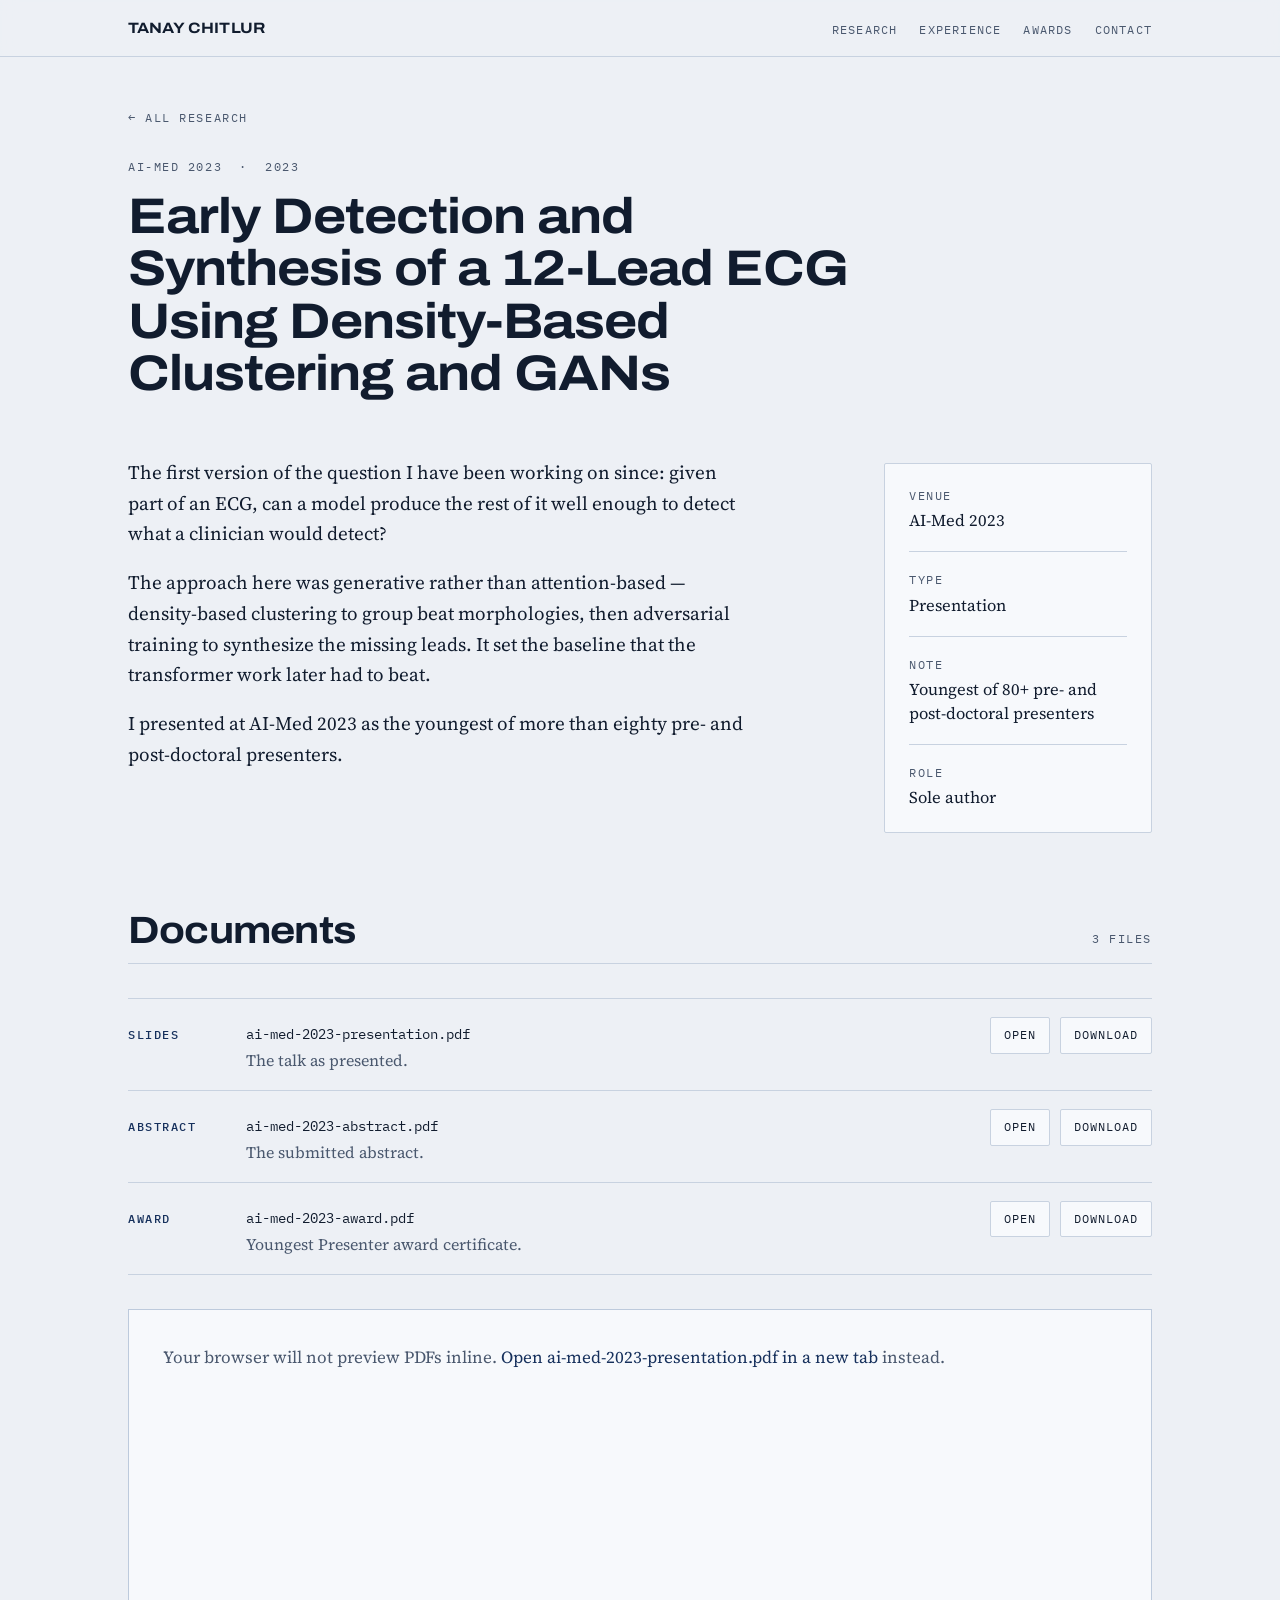
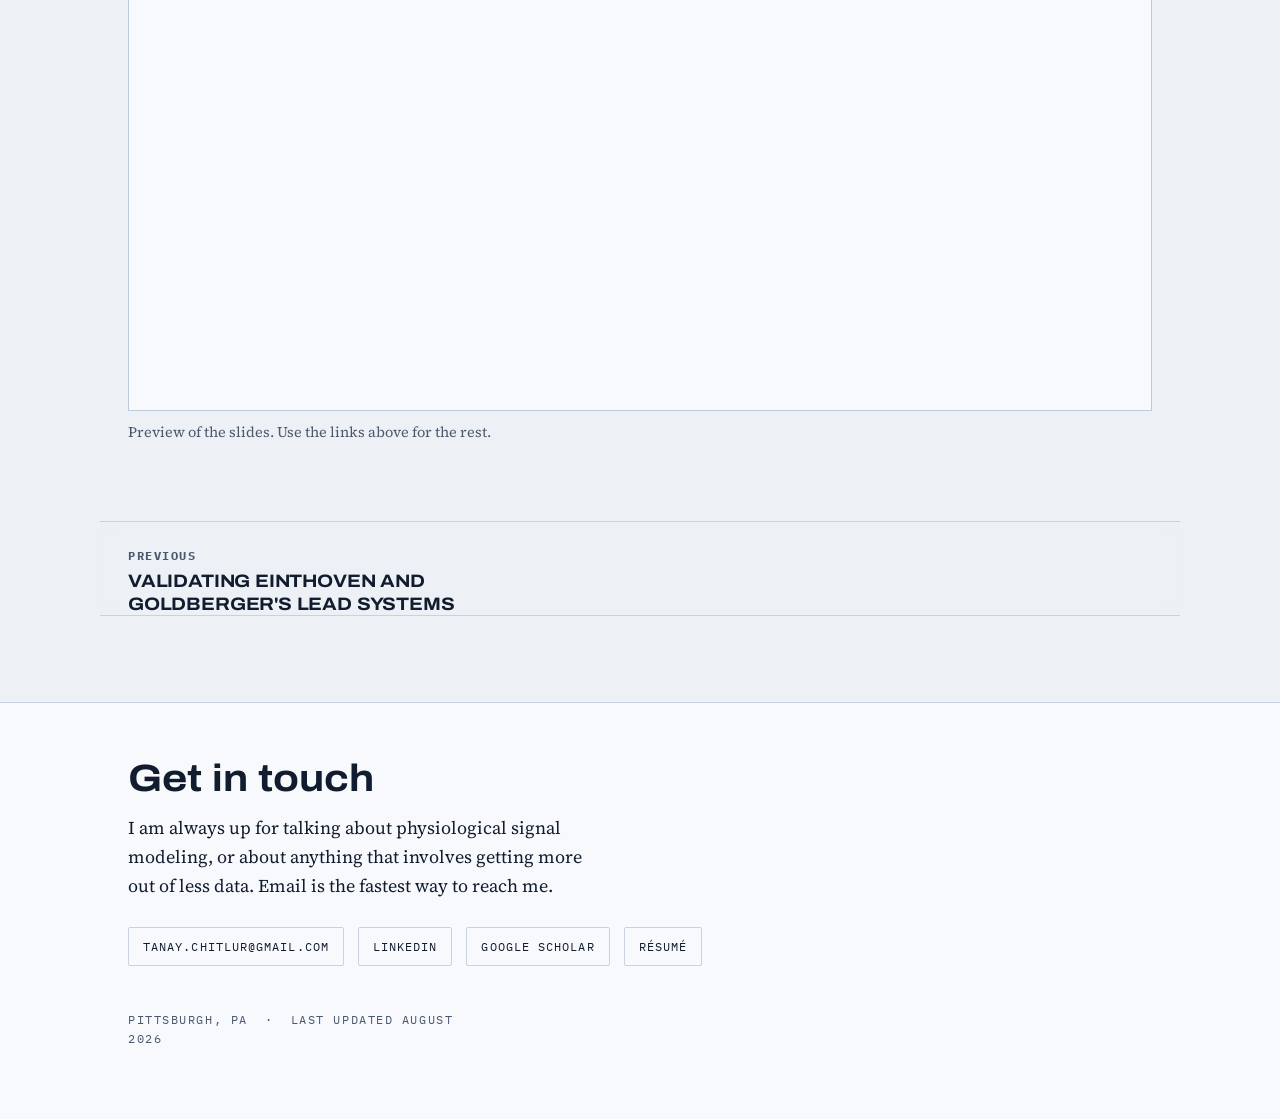
==== projects/ai-med-2023.html @ a9a59e68 "files2" ====
<!DOCTYPE html>
<html lang="en">
<head>
<meta charset="utf-8">
<meta name="viewport" content="width=device-width, initial-scale=1">
<title>Early Detection and Synthesis of a 12-Lead ECG Using Density-Based Clustering and GANs — Tanay Chitlur</title>
<meta name="description" content="Where this line of work started: a generative approach to filling in missing leads, a year before I moved to attention-based models.">
<meta property="og:title" content="Early Detection and Synthesis of a 12-Lead ECG Using Density-Based Clustering and GANs">
<meta property="og:description" content="Where this line of work started: a generative approach to filling in missing leads, a year before I moved to attention-based models.">
<meta property="og:type" content="website">
<link rel="icon" href="data:image/svg+xml,%3Csvg xmlns='http://www.w3.org/2000/svg' viewBox='0 0 32 32'%3E%3Cpath d='M2 20h6l3-12 4 22 4-16 3 6h8' fill='none' stroke='%2316305C' stroke-width='2.5' stroke-linejoin='round' stroke-linecap='round'/%3E%3C/svg%3E">
<link rel="preconnect" href="https://fonts.googleapis.com">
<link rel="preconnect" href="https://fonts.gstatic.com" crossorigin>
<link href="https://fonts.googleapis.com/css2?family=Archivo:wdth,wght@62.5..125,100..900&family=IBM+Plex+Mono:wght@400;500&family=Source+Serif+4:opsz,wght@8..60,400;8..60,600&display=swap" rel="stylesheet">
<link rel="stylesheet" href="../assets/css/style.css">
</head>
<body>
<nav>
  <div class="wrap">
    <a class="who" href="../index.html">Tanay Chitlur</a>
    <ul>
      <li><a href="../index.html#research">Research</a></li>
      <li><a href="../index.html#experience">Experience</a></li>
      <li><a href="../index.html#awards">Awards</a></li>
      <li><a href="../index.html#contact">Contact</a></li>
    </ul>
  </div>
</nav>

<header class="proj">
  <div class="wrap">
    <a class="back mono" href="../index.html#research">&larr; All research</a>
    <p class="mono">AI-Med 2023 &nbsp;&middot;&nbsp; 2023</p>
    <h1>Early Detection and Synthesis of a 12-Lead ECG Using Density-Based Clustering and GANs</h1>
  </div>
</header>

<section class="proj-main">
  <div class="wrap grid-2">
    <div class="prose">
      <p>The first version of the question I have been working on since: given part of an ECG, can a model produce the rest of it well enough to detect what a clinician would detect?</p>
      <p>The approach here was generative rather than attention-based &mdash; density-based clustering to group beat morphologies, then adversarial training to synthesize the missing leads. It set the baseline that the transformer work later had to beat.</p>
      <p>I presented at AI-Med 2023 as the youngest of more than eighty pre- and post-doctoral presenters.</p>
    </div>
    <aside>
      <dl class="facts">
      <div class="fact"><dt class="mono">Venue</dt><dd>AI-Med 2023</dd></div>
      <div class="fact"><dt class="mono">Type</dt><dd>Presentation</dd></div>
      <div class="fact"><dt class="mono">Note</dt><dd>Youngest of 80+ pre- and post-doctoral presenters</dd></div>
      <div class="fact"><dt class="mono">Role</dt><dd>Sole author</dd></div>
      </dl>
    </aside>
  </div>
</section>

<section id="files">
  <div class="wrap">
    <div class="sec-head">
      <h2>Documents</h2>
      <span class="mono count">3 files</span>
    </div>
    <ul class="docs">
      <li class="doc">
        <span class="doc-kind mono">Slides</span>
        <span class="doc-body">
          <span class="doc-name">ai-med-2023-presentation.pdf</span>
          <span class="doc-note">The talk as presented.</span>
        </span>
        <span class="doc-acts">
          <a href="../files/ai-med-2023/ai-med-2023-presentation.pdf" target="_blank" rel="noopener">Open</a>
          <a href="../files/ai-med-2023/ai-med-2023-presentation.pdf" download>Download</a>
        </span>
      </li>
      <li class="doc">
        <span class="doc-kind mono">Abstract</span>
        <span class="doc-body">
          <span class="doc-name">ai-med-2023-abstract.pdf</span>
          <span class="doc-note">The submitted abstract.</span>
        </span>
        <span class="doc-acts">
          <a href="../files/ai-med-2023/ai-med-2023-abstract.pdf" target="_blank" rel="noopener">Open</a>
          <a href="../files/ai-med-2023/ai-med-2023-abstract.pdf" download>Download</a>
        </span>
      </li>
      <li class="doc">
        <span class="doc-kind mono">Award</span>
        <span class="doc-body">
          <span class="doc-name">ai-med-2023-award.pdf</span>
          <span class="doc-note">Youngest Presenter award certificate.</span>
        </span>
        <span class="doc-acts">
          <a href="../files/ai-med-2023/ai-med-2023-award.pdf" target="_blank" rel="noopener">Open</a>
          <a href="../files/ai-med-2023/ai-med-2023-award.pdf" download>Download</a>
        </span>
      </li>
    </ul>
    <div class="viewer">
      <object data="../files/ai-med-2023/ai-med-2023-presentation.pdf" type="application/pdf" aria-label="Preview of ai-med-2023-presentation.pdf">
        <p class="viewer-fallback">Your browser will not preview PDFs inline. <a href="../files/ai-med-2023/ai-med-2023-presentation.pdf" target="_blank" rel="noopener">Open ai-med-2023-presentation.pdf in a new tab</a> instead.</p>
      </object>
    </div>
    <p class="caption">Preview of the slides. Use the links above for the rest.</p>
  </div>
</section>

<nav class="pager wrap" aria-label="Other projects"><a class="pager-link" href="hrs-2024.html"><span class="mono">Previous</span>Validating Einthoven and Goldberger's Lead Systems</a><span></span></nav>
<footer id="contact">
  <div class="wrap">
    <h2>Get in touch</h2>
    <p>I am always up for talking about physiological signal modeling, or about anything that involves getting more out of less data. Email is the fastest way to reach me.</p>
    <div class="meta">
      <a href="mailto:tanay.chitlur@gmail.com">tanay.chitlur@gmail.com</a>
      <a href="https://www.linkedin.com/in/tanay-chitlur" target="_blank" rel="noopener">LinkedIn</a>
      <a href="https://scholar.google.com/citations?user=zGaX3HcAAAAJ&hl=en" target="_blank" rel="noopener">Google Scholar</a>
      <a href="../files/resume/tanay-chitlur-resume.pdf" target="_blank" rel="noopener">R&eacute;sum&eacute;</a>
    </div>
    <p class="mono colophon">Pittsburgh, PA &nbsp;&middot;&nbsp; Last updated August 2026</p>
  </div>
</footer>

</body>
</html>
---- assets/css/style.css ----
:root{
  --paper:#EDF0F5;
  --panel:#F7F9FC;
  --ink:#111C2E;
  --ink-soft:#4A586E;
  --grid-fine:#D6DEEA;
  --grid-bold:#BDCADC;
  --recorded:#16305C;
  --reconstructed:#C77C13;
  --rule:#C8D2E0;
}
*{box-sizing:border-box}
html{scroll-behavior:smooth}
body{
  margin:0;
  background:var(--paper);
  color:var(--ink);
  font-family:"Source Serif 4",Georgia,serif;
  font-size:18px;
  line-height:1.62;
  -webkit-font-smoothing:antialiased;
}
h1,h2,h3,.disp{
  font-family:Archivo,"Helvetica Neue",Arial,sans-serif;
  font-variation-settings:'wdth' 112;
  font-weight:700;
  line-height:1.05;
  margin:0;
}
.mono{
  font-family:"IBM Plex Mono",ui-monospace,monospace;
  font-size:12px;
  letter-spacing:.13em;
  text-transform:uppercase;
  color:var(--ink-soft);
}
a{color:var(--recorded);text-decoration:none}
a:focus-visible,button:focus-visible{outline:2.5px solid var(--reconstructed);outline-offset:3px;border-radius:2px}
.wrap{max-width:1080px;margin:0 auto;padding:0 28px}

/* ---------- nav ---------- */
nav{
  position:sticky;top:0;z-index:50;
  background:rgba(237,240,245,.9);
  backdrop-filter:blur(8px);
  border-bottom:1px solid var(--rule);
}
nav .wrap{display:flex;align-items:center;justify-content:space-between;height:56px;gap:20px}
nav .who{font-family:Archivo,sans-serif;font-variation-settings:'wdth' 112;font-weight:700;font-size:15px;letter-spacing:.01em}
nav ul{display:flex;gap:22px;list-style:none;margin:0;padding:0;flex-wrap:wrap}
nav a{font-family:"IBM Plex Mono",monospace;font-size:12px;letter-spacing:.1em;text-transform:uppercase;color:var(--ink-soft)}
nav a:hover{color:var(--ink)}

/* ---------- hero ---------- */
header{padding:76px 0 8px}
h1{font-size:clamp(46px,9vw,104px);letter-spacing:-.025em}
.tagline{
  font-size:clamp(19px,2.4vw,25px);
  max-width:34ch;
  margin:22px 0 0;
  color:var(--ink);
}
.tagline em{font-style:normal;color:var(--reconstructed);font-weight:600}
.meta{margin-top:26px;display:flex;flex-wrap:wrap;gap:10px 14px}
.meta a{
  font-family:"IBM Plex Mono",monospace;font-size:12px;letter-spacing:.09em;text-transform:uppercase;
  border:1px solid var(--rule);background:var(--panel);
  padding:9px 14px;border-radius:2px;color:var(--ink);
  transition:border-color .15s,color .15s;
}
.meta a:hover{border-color:var(--recorded);color:var(--recorded)}

/* ---------- ecg hero ---------- */
.strip{margin:52px 0 0}
.strip-head{display:flex;flex-wrap:wrap;justify-content:space-between;align-items:baseline;gap:12px;margin-bottom:10px}
.legend{display:flex;gap:20px;align-items:center;flex-wrap:wrap}
.key{display:flex;align-items:center;gap:8px}
.key i{width:22px;height:0;border-top:2.5px solid var(--recorded);display:block}
.key.recon i{border-color:var(--reconstructed)}
.leads{
  display:grid;grid-template-columns:repeat(4,1fr);
  background:var(--panel);
  border:1px solid var(--grid-bold);
  gap:1px;
}
.lead{
  position:relative;
  background:
    repeating-linear-gradient(to right,var(--grid-bold) 0 1px,transparent 1px 40px),
    repeating-linear-gradient(to bottom,var(--grid-bold) 0 1px,transparent 1px 40px),
    repeating-linear-gradient(to right,var(--grid-fine) 0 1px,transparent 1px 8px),
    repeating-linear-gradient(to bottom,var(--grid-fine) 0 1px,transparent 1px 8px),
    var(--panel);
  outline:1px solid var(--grid-bold);
  padding:0;
  min-height:104px;
}
.lead svg{display:block;width:100%;height:104px}
.lead .tag{
  position:absolute;top:6px;left:8px;
  font-family:"IBM Plex Mono",monospace;font-size:11px;font-weight:500;letter-spacing:.06em;
  color:var(--recorded);
  background:rgba(247,249,252,.82);padding:0 4px;
}
.lead.recon .tag{color:var(--reconstructed)}
.trace{fill:none;stroke:var(--recorded);stroke-width:1.7;stroke-linejoin:round;stroke-linecap:round;vector-effect:non-scaling-stroke}
.lead.recon .trace{stroke:var(--reconstructed)}
.caption{margin-top:12px;font-size:14.5px;color:var(--ink-soft);max-width:70ch;line-height:1.55}

/* ---------- sections ---------- */
section{padding:78px 0 0}
.sec-head{display:flex;align-items:baseline;gap:16px;border-bottom:1px solid var(--rule);padding-bottom:12px;margin-bottom:34px}
.sec-head h2{font-size:clamp(26px,4vw,38px);letter-spacing:-.02em}
.sec-head .count{margin-left:auto}

.prose{max-width:62ch;font-size:19px}
.prose p{margin:0 0 18px}

/* research list with rhythm rail */
.entry{
  display:grid;grid-template-columns:88px 1fr;gap:0 26px;
  padding:0 0 34px;position:relative;
}
.rail{position:relative}
.rail:before{
  content:"";position:absolute;left:11px;top:0;bottom:-34px;width:1px;background:var(--rule);
}
.entry:last-child .rail:before{display:none}
.rail svg{position:relative;display:block;width:24px;height:24px;margin-top:4px;background:var(--paper)}
.rail .yr{display:block;margin-top:8px}
.entry h3{font-size:clamp(19px,2.4vw,23px);letter-spacing:-.012em;line-height:1.25;max-width:44ch}
.venue{margin:9px 0 0}
.entry p.body{margin:11px 0 0;max-width:62ch;font-size:17px;color:var(--ink)}
.links{margin-top:12px;display:flex;flex-wrap:wrap;gap:8px 10px}
.links a{
  font-family:"IBM Plex Mono",monospace;font-size:11.5px;letter-spacing:.08em;text-transform:uppercase;
  border-bottom:1px solid var(--rule);padding-bottom:2px;color:var(--ink-soft);
}
.links a:hover{color:var(--recorded);border-color:var(--recorded)}

/* experience */
.job{padding-bottom:30px;border-bottom:1px solid var(--rule);margin-bottom:30px}
.job:last-child{border-bottom:none}
.job-top{display:flex;flex-wrap:wrap;justify-content:space-between;gap:6px 20px;align-items:baseline}
.job h3{font-size:21px;letter-spacing:-.01em}
.job p{margin:10px 0 0;max-width:62ch;font-size:17px}

/* awards */
.awards{list-style:none;margin:0;padding:0}
.awards li{display:grid;grid-template-columns:88px 1fr;gap:26px;padding:14px 0;border-top:1px solid var(--rule)}
.awards li:last-child{border-bottom:1px solid var(--rule)}
.awards strong{font-weight:600}

/* skills */
.skills{display:grid;grid-template-columns:repeat(auto-fit,minmax(220px,1fr));gap:26px}
.skills h3{font-size:13px;font-variation-settings:'wdth' 100;letter-spacing:.13em;text-transform:uppercase;color:var(--ink-soft);font-weight:600;font-family:"IBM Plex Mono",monospace}
.skills ul{list-style:none;margin:12px 0 0;padding:0;font-size:16.5px}
.skills li{padding:3px 0;border-bottom:1px solid var(--rule)}

/* contact */
footer{margin-top:86px;border-top:1px solid var(--rule);background:var(--panel)}
footer .wrap{padding-top:56px;padding-bottom:48px}
footer h2{font-size:clamp(26px,4vw,38px);margin-bottom:14px}
footer p{max-width:52ch;margin:0 0 22px}
.colophon{margin-top:44px;font-size:12px}

@media (max-width:820px){
  .leads{grid-template-columns:repeat(2,1fr)}
}
@media (max-width:560px){
  body{font-size:17px}
  header{padding-top:48px}
  .entry,.awards li{grid-template-columns:1fr;gap:8px}
  .rail{display:flex;align-items:center;gap:10px}
  .rail:before{display:none}
  .rail svg{margin-top:0}
  .rail .yr{margin-top:0}
  .lead svg,.lead{min-height:92px}
  .lead svg{height:92px}
}
@media (prefers-reduced-motion:reduce){
  html{scroll-behavior:auto}
  .trace{stroke-dasharray:none !important;stroke-dashoffset:0 !important;animation:none !important}
}

/* ================================================================
   Project pages
   ================================================================ */
a.who{color:var(--ink)}
a.who:hover{color:var(--recorded)}
.entry h3 a{color:var(--ink);background-image:linear-gradient(var(--rule),var(--rule));
  background-size:100% 1px;background-position:0 100%;background-repeat:no-repeat;
  transition:color .15s,background-image .15s}
.entry h3 a:hover{color:var(--recorded);background-image:linear-gradient(var(--recorded),var(--recorded))}
.links a.go{color:var(--recorded);border-color:var(--recorded);font-weight:500}

header.proj{padding:44px 0 4px}
header.proj h1{font-size:clamp(29px,4.6vw,50px);letter-spacing:-.02em;max-width:22ch;margin-top:14px}
header.proj > .wrap > p.mono{margin:0}
.back{display:inline-block;margin-bottom:30px;color:var(--ink-soft)}
.back:hover{color:var(--recorded)}
header.proj .meta{margin-top:24px}

.proj-main{padding-top:52px}
.grid-2{display:grid;grid-template-columns:minmax(0,1fr) 268px;gap:0 56px;align-items:start}
.facts{margin:6px 0 0;padding:22px 24px;background:var(--panel);border:1px solid var(--rule);border-radius:2px}
.fact + .fact{margin-top:18px;padding-top:18px;border-top:1px solid var(--rule)}
.facts dt{margin:0 0 4px}
.facts dd{margin:0;font-size:16.5px;line-height:1.45}

/* document list */
.docs{list-style:none;margin:0;padding:0;border-top:1px solid var(--rule)}
.doc{display:grid;grid-template-columns:96px minmax(0,1fr) auto;gap:8px 22px;align-items:baseline;
  padding:18px 0;border-bottom:1px solid var(--rule)}
.doc-kind{color:var(--recorded);font-weight:500}
.doc-name{display:block;font-family:"IBM Plex Mono",monospace;font-size:14px;color:var(--ink);word-break:break-all}
.doc-note{display:block;margin-top:3px;font-size:16px;color:var(--ink-soft);line-height:1.45}
.doc-acts{display:flex;gap:10px;flex-wrap:wrap}
.doc-acts a{font-family:"IBM Plex Mono",monospace;font-size:11.5px;letter-spacing:.09em;text-transform:uppercase;
  border:1px solid var(--rule);background:var(--panel);padding:8px 13px;border-radius:2px;color:var(--ink);
  transition:border-color .15s,color .15s}
.doc-acts a:hover{border-color:var(--recorded);color:var(--recorded)}

/* inline pdf preview */
.viewer{margin-top:34px;border:1px solid var(--grid-bold);background:var(--panel);height:min(78vh,860px)}
.viewer object{display:block;width:100%;height:100%}
.viewer-fallback{margin:0;padding:34px;font-size:17px;color:var(--ink-soft)}
#files .caption{margin-top:10px}

/* prev / next */
.pager{display:flex;justify-content:space-between;gap:20px;margin-top:78px;padding-top:26px;
  border-top:1px solid var(--rule)}
.pager-link{display:block;max-width:32ch;font-family:Archivo,sans-serif;font-variation-settings:'wdth' 112;
  font-weight:700;font-size:18px;line-height:1.25;letter-spacing:-.01em;color:var(--ink)}
.pager-link .mono{display:block;margin-bottom:7px}
.pager-link:hover{color:var(--recorded)}
.pager-link.next{text-align:right;margin-left:auto}

@media (max-width:900px){
  .grid-2{grid-template-columns:1fr;gap:38px}
  .facts{padding:20px}
}
@media (max-width:560px){
  .doc{grid-template-columns:1fr;gap:6px}
  .doc-acts{margin-top:6px}
  .viewer{height:62vh}
  .pager{flex-direction:column;gap:26px}
  .pager-link.next{text-align:left;margin-left:0}
}

/* ---------- nav + anchor fixes ---------- */
section[id],header[id],#files{scroll-margin-top:74px}
@media (max-width:700px){
  nav{position:static;background:var(--paper);backdrop-filter:none}
  nav .wrap{height:auto;flex-direction:column;align-items:flex-start;gap:8px;padding-top:14px;padding-bottom:14px}
  nav ul{gap:6px 18px}
  section[id],header[id],#files{scroll-margin-top:12px}
}
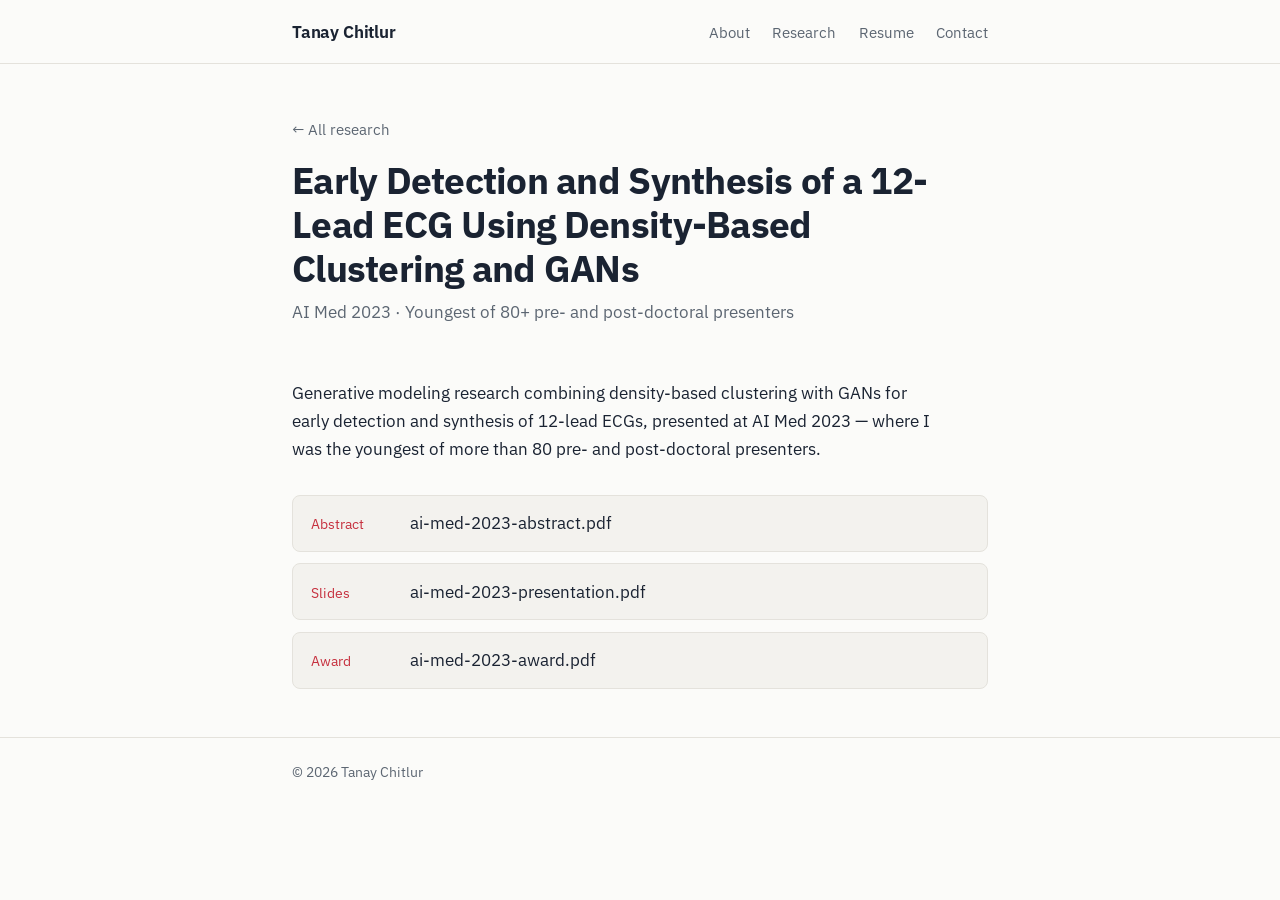
==== commit 702b7b29: "new page" ====
--- a/projects/ai-med-2023.html
+++ b/projects/ai-med-2023.html
@@ -4,118 +4,46 @@
 <meta charset="utf-8">
 <meta name="viewport" content="width=device-width, initial-scale=1">
 <title>Early Detection and Synthesis of a 12-Lead ECG Using Density-Based Clustering and GANs — Tanay Chitlur</title>
-<meta name="description" content="Where this line of work started: a generative approach to filling in missing leads, a year before I moved to attention-based models.">
-<meta property="og:title" content="Early Detection and Synthesis of a 12-Lead ECG Using Density-Based Clustering and GANs">
-<meta property="og:description" content="Where this line of work started: a generative approach to filling in missing leads, a year before I moved to attention-based models.">
-<meta property="og:type" content="website">
-<link rel="icon" href="data:image/svg+xml,%3Csvg xmlns='http://www.w3.org/2000/svg' viewBox='0 0 32 32'%3E%3Cpath d='M2 20h6l3-12 4 22 4-16 3 6h8' fill='none' stroke='%2316305C' stroke-width='2.5' stroke-linejoin='round' stroke-linecap='round'/%3E%3C/svg%3E">
+<meta name="description" content="Generative modeling research combining density-based clustering with GANs for early detection and synthesis of 12-lead ECGs, presented at AI Med 2023 — where I was the youngest of more than 80 pre- and post-doctoral presenters.">
 <link rel="preconnect" href="https://fonts.googleapis.com">
 <link rel="preconnect" href="https://fonts.gstatic.com" crossorigin>
-<link href="https://fonts.googleapis.com/css2?family=Archivo:wdth,wght@62.5..125,100..900&family=IBM+Plex+Mono:wght@400;500&family=Source+Serif+4:opsz,wght@8..60,400;8..60,600&display=swap" rel="stylesheet">
-<link rel="stylesheet" href="../assets/css/style.css">
+<link href="https://fonts.googleapis.com/css2?family=IBM+Plex+Sans:wght@400;600;650;700&display=swap" rel="stylesheet">
+<link rel="stylesheet" href="../css/style.css">
 </head>
 <body>
-<nav>
+
+<header class="site">
   <div class="wrap">
-    <a class="who" href="../index.html">Tanay Chitlur</a>
-    <ul>
-      <li><a href="../index.html#research">Research</a></li>
-      <li><a href="../index.html#experience">Experience</a></li>
-      <li><a href="../index.html#awards">Awards</a></li>
-      <li><a href="../index.html#contact">Contact</a></li>
-    </ul>
-  </div>
-</nav>
-
-<header class="proj">
-  <div class="wrap">
-    <a class="back mono" href="../index.html#research">&larr; All research</a>
-    <p class="mono">AI-Med 2023 &nbsp;&middot;&nbsp; 2023</p>
-    <h1>Early Detection and Synthesis of a 12-Lead ECG Using Density-Based Clustering and GANs</h1>
+    <a class="wordmark" href="../index.html">Tanay Chitlur</a>
+    <nav class="main">
+      <a href="../index.html#about">About</a>
+      <a href="../index.html#research">Research</a>
+      <a href="../files/tanay-chitlur-resume.pdf">Resume</a>
+      <a href="../index.html#contact">Contact</a>
+    </nav>
   </div>
 </header>
 
-<section class="proj-main">
-  <div class="wrap grid-2">
-    <div class="prose">
-      <p>The first version of the question I have been working on since: given part of an ECG, can a model produce the rest of it well enough to detect what a clinician would detect?</p>
-      <p>The approach here was generative rather than attention-based &mdash; density-based clustering to group beat morphologies, then adversarial training to synthesize the missing leads. It set the baseline that the transformer work later had to beat.</p>
-      <p>I presented at AI-Med 2023 as the youngest of more than eighty pre- and post-doctoral presenters.</p>
-    </div>
-    <aside>
-      <dl class="facts">
-      <div class="fact"><dt class="mono">Venue</dt><dd>AI-Med 2023</dd></div>
-      <div class="fact"><dt class="mono">Type</dt><dd>Presentation</dd></div>
-      <div class="fact"><dt class="mono">Note</dt><dd>Youngest of 80+ pre- and post-doctoral presenters</dd></div>
-      <div class="fact"><dt class="mono">Role</dt><dd>Sole author</dd></div>
-      </dl>
-    </aside>
+<main class="wrap">
+  <div class="project-head">
+    <a class="crumb" href="../index.html#research">&#8592; All research</a>
+    <h1>Early Detection and Synthesis of a 12-Lead ECG Using Density-Based Clustering and GANs</h1>
+    <p class="project-meta">AI Med 2023 · Youngest of 80+ pre- and post-doctoral presenters</p>
   </div>
-</section>
 
-<section id="files">
-  <div class="wrap">
-    <div class="sec-head">
-      <h2>Documents</h2>
-      <span class="mono count">3 files</span>
-    </div>
-    <ul class="docs">
-      <li class="doc">
-        <span class="doc-kind mono">Slides</span>
-        <span class="doc-body">
-          <span class="doc-name">ai-med-2023-presentation.pdf</span>
-          <span class="doc-note">The talk as presented.</span>
-        </span>
-        <span class="doc-acts">
-          <a href="../files/ai-med-2023/ai-med-2023-presentation.pdf" target="_blank" rel="noopener">Open</a>
-          <a href="../files/ai-med-2023/ai-med-2023-presentation.pdf" download>Download</a>
-        </span>
-      </li>
-      <li class="doc">
-        <span class="doc-kind mono">Abstract</span>
-        <span class="doc-body">
-          <span class="doc-name">ai-med-2023-abstract.pdf</span>
-          <span class="doc-note">The submitted abstract.</span>
-        </span>
-        <span class="doc-acts">
-          <a href="../files/ai-med-2023/ai-med-2023-abstract.pdf" target="_blank" rel="noopener">Open</a>
-          <a href="../files/ai-med-2023/ai-med-2023-abstract.pdf" download>Download</a>
-        </span>
-      </li>
-      <li class="doc">
-        <span class="doc-kind mono">Award</span>
-        <span class="doc-body">
-          <span class="doc-name">ai-med-2023-award.pdf</span>
-          <span class="doc-note">Youngest Presenter award certificate.</span>
-        </span>
-        <span class="doc-acts">
-          <a href="../files/ai-med-2023/ai-med-2023-award.pdf" target="_blank" rel="noopener">Open</a>
-          <a href="../files/ai-med-2023/ai-med-2023-award.pdf" download>Download</a>
-        </span>
-      </li>
+  <div class="project-body">
+    <p>Generative modeling research combining density-based clustering with GANs for early detection and synthesis of 12-lead ECGs, presented at AI Med 2023 &mdash; where I was the youngest of more than 80 pre- and post-doctoral presenters.</p>
+    <ul class="doc-list">
+      <li><a href="../files/ai-med-2023-abstract.pdf" target="_blank" rel="noopener"><span class="doc-kind">Abstract</span> ai-med-2023-abstract.pdf</a></li>
+      <li><a href="../files/ai-med-2023-presentation.pdf" target="_blank" rel="noopener"><span class="doc-kind">Slides</span> ai-med-2023-presentation.pdf</a></li>
+      <li><a href="../files/ai-med-2023-award.pdf" target="_blank" rel="noopener"><span class="doc-kind">Award</span> ai-med-2023-award.pdf</a></li>
     </ul>
-    <div class="viewer">
-      <object data="../files/ai-med-2023/ai-med-2023-presentation.pdf" type="application/pdf" aria-label="Preview of ai-med-2023-presentation.pdf">
-        <p class="viewer-fallback">Your browser will not preview PDFs inline. <a href="../files/ai-med-2023/ai-med-2023-presentation.pdf" target="_blank" rel="noopener">Open ai-med-2023-presentation.pdf in a new tab</a> instead.</p>
-      </object>
-    </div>
-    <p class="caption">Preview of the slides. Use the links above for the rest.</p>
+
   </div>
-</section>
+</main>
 
-<nav class="pager wrap" aria-label="Other projects"><a class="pager-link" href="hrs-2024.html"><span class="mono">Previous</span>Validating Einthoven and Goldberger's Lead Systems</a><span></span></nav>
-<footer id="contact">
-  <div class="wrap">
-    <h2>Get in touch</h2>
-    <p>I am always up for talking about physiological signal modeling, or about anything that involves getting more out of less data. Email is the fastest way to reach me.</p>
-    <div class="meta">
-      <a href="mailto:tanay.chitlur@gmail.com">tanay.chitlur@gmail.com</a>
-      <a href="https://www.linkedin.com/in/tanay-chitlur" target="_blank" rel="noopener">LinkedIn</a>
-      <a href="https://scholar.google.com/citations?user=zGaX3HcAAAAJ&hl=en" target="_blank" rel="noopener">Google Scholar</a>
-      <a href="../files/resume/tanay-chitlur-resume.pdf" target="_blank" rel="noopener">R&eacute;sum&eacute;</a>
-    </div>
-    <p class="mono colophon">Pittsburgh, PA &nbsp;&middot;&nbsp; Last updated August 2026</p>
-  </div>
+<footer class="site">
+  <div class="wrap">© 2026 Tanay Chitlur</div>
 </footer>
 
 </body>
--- a/css/style.css
+++ b/css/style.css
@@ -0,0 +1,199 @@
+/* Tanay Chitlur — portfolio
+   Palette: paper white / ink navy / ECG crimson */
+
+:root {
+  --paper: #fbfbf9;
+  --ink: #1a2332;
+  --muted: #5c6672;
+  --crimson: #c6303e;
+  --hairline: #e4e2dc;
+  --wash: #f3f2ee;
+  --maxw: 46rem;
+}
+
+* { box-sizing: border-box; }
+
+html { scroll-behavior: smooth; }
+
+body {
+  margin: 0;
+  background: var(--paper);
+  color: var(--ink);
+  font-family: "IBM Plex Sans", -apple-system, "Segoe UI", Helvetica, Arial, sans-serif;
+  font-size: 1.0625rem;
+  line-height: 1.65;
+  -webkit-font-smoothing: antialiased;
+}
+
+a { color: var(--ink); text-decoration-color: var(--hairline); text-underline-offset: 3px; }
+a:hover { color: var(--crimson); text-decoration-color: var(--crimson); }
+a:focus-visible, button:focus-visible {
+  outline: 2px solid var(--crimson);
+  outline-offset: 3px;
+  border-radius: 2px;
+}
+
+.wrap { max-width: var(--maxw); margin: 0 auto; padding: 0 1.25rem; }
+
+/* Nav */
+header.site {
+  border-bottom: 1px solid var(--hairline);
+}
+header.site .wrap {
+  display: flex;
+  align-items: baseline;
+  justify-content: space-between;
+  gap: 1rem;
+  padding-top: 1.1rem;
+  padding-bottom: 1.1rem;
+}
+.wordmark {
+  font-weight: 650;
+  letter-spacing: -0.01em;
+  text-decoration: none;
+}
+nav.main { display: flex; gap: 1.4rem; flex-wrap: wrap; }
+nav.main a { text-decoration: none; color: var(--muted); font-size: 0.95rem; }
+nav.main a:hover { color: var(--crimson); }
+
+/* Hero */
+.hero { padding: 4.5rem 0 3rem; }
+.hero h1 {
+  font-size: clamp(2.4rem, 6vw, 3.4rem);
+  font-weight: 700;
+  letter-spacing: -0.025em;
+  line-height: 1.1;
+  margin: 0 0 0.4rem;
+}
+.hero p.lede {
+  font-size: 1.15rem;
+  color: var(--muted);
+  max-width: 38rem;
+  margin: 1.4rem 0 0;
+}
+.trace { display: block; margin-top: 1rem; width: min(26rem, 100%); height: 44px; }
+.trace path {
+  fill: none;
+  stroke: var(--crimson);
+  stroke-width: 2.5;
+  stroke-linecap: round;
+  stroke-linejoin: round;
+}
+@media (prefers-reduced-motion: no-preference) {
+  .trace path {
+    stroke-dasharray: 620;
+    stroke-dashoffset: 620;
+    animation: draw 1.6s ease-out 0.2s forwards;
+  }
+  @keyframes draw { to { stroke-dashoffset: 0; } }
+}
+
+/* Sections */
+section { padding: 2.6rem 0; }
+section + section { border-top: 1px solid var(--hairline); }
+h2 {
+  font-size: 1.35rem;
+  font-weight: 650;
+  letter-spacing: -0.01em;
+  margin: 0 0 1.4rem;
+}
+
+/* About */
+.about-grid {
+  display: grid;
+  grid-template-columns: 150px 1fr;
+  gap: 2rem;
+  align-items: start;
+}
+.about-grid img {
+  width: 150px;
+  height: 150px;
+  object-fit: cover;
+  border-radius: 8px;
+  border: 1px solid var(--hairline);
+}
+.about-grid p { margin: 0 0 1rem; }
+.about-grid p:last-child { margin-bottom: 0; }
+@media (max-width: 560px) {
+  .about-grid { grid-template-columns: 1fr; }
+}
+
+/* Research list */
+ol.pubs { list-style: none; margin: 0; padding: 0; }
+ol.pubs li {
+  display: grid;
+  grid-template-columns: 4.2rem 1fr;
+  gap: 1.2rem;
+  padding: 1.15rem 0;
+  border-bottom: 1px solid var(--hairline);
+}
+ol.pubs li:first-child { border-top: 1px solid var(--hairline); }
+.pub-year { color: var(--muted); font-variant-numeric: tabular-nums; }
+.pub-title {
+  font-weight: 600;
+  text-decoration: none;
+  display: inline-block;
+  line-height: 1.4;
+}
+.pub-venue { color: var(--muted); font-size: 0.95rem; margin-top: 0.2rem; }
+.award {
+  display: inline-block;
+  margin-top: 0.45rem;
+  font-size: 0.85rem;
+  color: var(--crimson);
+  border: 1px solid currentColor;
+  border-radius: 999px;
+  padding: 0.05rem 0.6rem;
+}
+
+/* Contact */
+.contact-links { display: flex; flex-wrap: wrap; gap: 0.8rem 1.8rem; align-items: center; }
+button.reveal {
+  font: inherit;
+  color: var(--ink);
+  background: var(--wash);
+  border: 1px solid var(--hairline);
+  border-radius: 6px;
+  padding: 0.45rem 1rem;
+  cursor: pointer;
+}
+button.reveal:hover { border-color: var(--crimson); color: var(--crimson); }
+
+/* Project pages */
+.project-head { padding: 3.2rem 0 0.6rem; }
+.crumb { font-size: 0.92rem; color: var(--muted); text-decoration: none; }
+.crumb:hover { color: var(--crimson); }
+.project-head h1 {
+  font-size: clamp(1.7rem, 4.5vw, 2.3rem);
+  font-weight: 700;
+  letter-spacing: -0.02em;
+  line-height: 1.2;
+  margin: 0.9rem 0 0.5rem;
+}
+.project-meta { color: var(--muted); margin: 0; }
+.project-body { padding: 1.6rem 0 3rem; }
+.project-body p { max-width: 40rem; }
+
+.doc-list { list-style: none; margin: 2rem 0 0; padding: 0; display: grid; gap: 0.7rem; }
+.doc-list a {
+  display: flex;
+  align-items: baseline;
+  gap: 0.7rem;
+  padding: 0.85rem 1.1rem;
+  background: var(--wash);
+  border: 1px solid var(--hairline);
+  border-radius: 8px;
+  text-decoration: none;
+}
+.doc-list a:hover { border-color: var(--crimson); }
+.doc-kind { font-size: 0.85rem; color: var(--crimson); min-width: 5.5rem; }
+.ext-links { margin-top: 1.6rem; font-size: 0.95rem; }
+.ext-links a { margin-right: 1.6rem; }
+
+/* Footer */
+footer.site {
+  border-top: 1px solid var(--hairline);
+  color: var(--muted);
+  font-size: 0.9rem;
+}
+footer.site .wrap { padding-top: 1.4rem; padding-bottom: 2rem; }
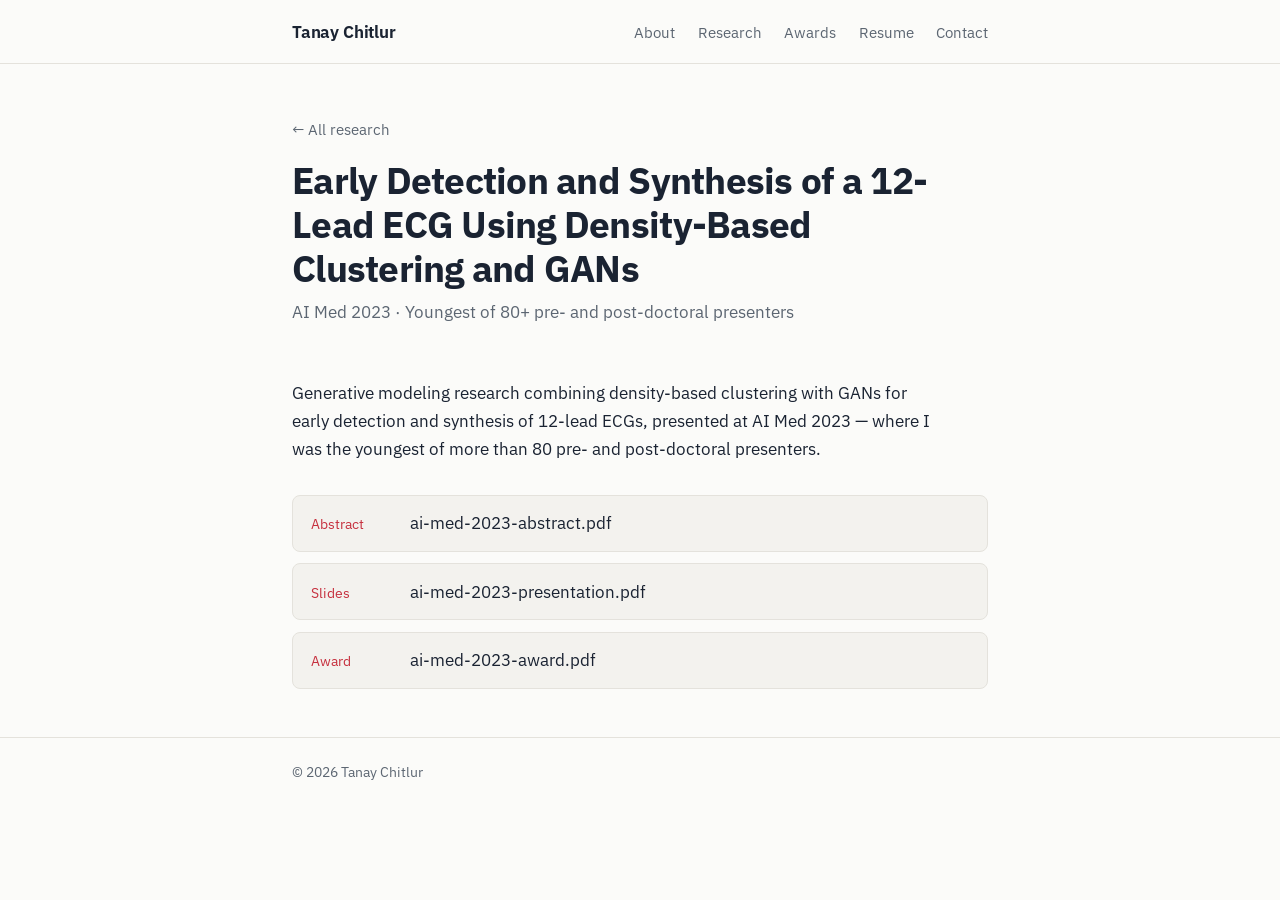
==== commit 2e7c3a13: "Update ai-med-2023.html" ====
--- a/projects/ai-med-2023.html
+++ b/projects/ai-med-2023.html
@@ -5,6 +5,10 @@
 <meta name="viewport" content="width=device-width, initial-scale=1">
 <title>Early Detection and Synthesis of a 12-Lead ECG Using Density-Based Clustering and GANs — Tanay Chitlur</title>
 <meta name="description" content="Generative modeling research combining density-based clustering with GANs for early detection and synthesis of 12-lead ECGs, presented at AI Med 2023 — where I was the youngest of more than 80 pre- and post-doctoral presenters.">
+<link rel="canonical" href="https://tanaychitlur.com/projects/ai-med-2023.html">
+<link rel="icon" href="/favicon.png" sizes="96x96" type="image/png">
+<link rel="icon" href="/favicon.ico" sizes="48x48">
+<link rel="apple-touch-icon" href="/images/apple-touch-icon.png">
 <link rel="preconnect" href="https://fonts.googleapis.com">
 <link rel="preconnect" href="https://fonts.gstatic.com" crossorigin>
 <link href="https://fonts.googleapis.com/css2?family=IBM+Plex+Sans:wght@400;600;650;700&display=swap" rel="stylesheet">
@@ -18,6 +22,7 @@
     <nav class="main">
       <a href="../index.html#about">About</a>
       <a href="../index.html#research">Research</a>
+      <a href="../index.html#awards">Awards</a>
       <a href="../files/tanay-chitlur-resume.pdf">Resume</a>
       <a href="../index.html#contact">Contact</a>
     </nav>
--- a/css/style.css
+++ b/css/style.css
@@ -197,3 +197,130 @@
   font-size: 0.9rem;
 }
 footer.site .wrap { padding-top: 1.4rem; padding-bottom: 2rem; }
+
+/* --- v2: research figure --- */
+.ecg-figure { margin: 1.6rem 0 2.4rem; }
+.ecg-legend {
+  display: flex; flex-wrap: wrap; gap: 0.5rem 2rem;
+  font-size: 0.8rem; letter-spacing: 0.07em; text-transform: uppercase;
+  color: var(--muted); margin-bottom: 0.7rem;
+}
+.ecg-legend span { display: inline-flex; align-items: center; gap: 0.55rem; }
+.swatch { display: inline-block; width: 1.6rem; height: 3px; border-radius: 2px; }
+.swatch.navy { background: var(--ink); }
+.swatch.amber { background: #b9821d; }
+.ecg-figure figcaption {
+  margin-top: 0.9rem; color: var(--muted); font-size: 0.95rem;
+  max-width: 38rem; line-height: 1.6;
+}
+
+/* --- v2: richer research entries --- */
+ol.pubs li { grid-template-columns: 4.6rem 1fr; padding: 1.7rem 0; }
+.pub-year { display: flex; flex-direction: column; gap: 0.35rem; }
+.pub-mark { width: 26px; height: 14px; }
+.pub-mark path {
+  fill: none; stroke: var(--ink); stroke-width: 1.8;
+  stroke-linecap: round; stroke-linejoin: round;
+}
+a.pub-title { font-size: 1.15rem; font-weight: 700; letter-spacing: -0.01em; }
+a.pub-title:hover { color: var(--crimson); }
+.pub-eyebrow {
+  margin-top: 0.45rem; font-size: 0.78rem; letter-spacing: 0.08em;
+  text-transform: uppercase; color: var(--muted);
+}
+.pub-eyebrow .award-inline { color: var(--crimson); font-weight: 650; }
+.pub-summary { margin: 0.7rem 0 0.9rem; max-width: 40rem; color: var(--ink); }
+.pub-links {
+  font-size: 0.82rem; letter-spacing: 0.07em; text-transform: uppercase;
+  display: flex; flex-wrap: wrap; gap: 0.4rem 1.6rem;
+}
+.pub-links a { color: var(--muted); text-decoration-color: var(--hairline); }
+.pub-links a.primary { color: var(--ink); font-weight: 650; text-decoration-color: var(--ink); }
+.pub-links a:hover, .pub-links a.primary:hover { color: var(--crimson); text-decoration-color: var(--crimson); }
+@media (max-width: 480px) {
+  ol.pubs li { grid-template-columns: 1fr; gap: 0.5rem; }
+  .pub-year { flex-direction: row; align-items: center; }
+}
+
+/* --- v3: update bar --- */
+.update-bar {
+  background: #fbf1f1;
+  border-bottom: 1px solid #f0dcdc;
+  font-size: 0.9rem;
+}
+.update-bar .wrap { padding-top: 0.55rem; padding-bottom: 0.55rem; }
+.update-label {
+  color: var(--crimson);
+  font-weight: 650;
+  font-size: 0.78rem;
+  letter-spacing: 0.08em;
+  text-transform: uppercase;
+  margin-right: 0.7rem;
+}
+
+/* --- v4: awards + tools --- */
+ol.awards { list-style: none; margin: 0; padding: 0; }
+ol.awards li {
+  display: grid; grid-template-columns: 4.6rem 1fr; gap: 1.2rem;
+  padding: 1.05rem 0; border-bottom: 1px solid var(--hairline);
+}
+ol.awards li:first-child { border-top: 1px solid var(--hairline); }
+.award-year { color: var(--muted); font-variant-numeric: tabular-nums; }
+ol.awards strong { font-weight: 650; }
+@media (max-width: 480px) {
+  ol.awards li { grid-template-columns: 1fr; gap: 0.25rem; }
+}
+
+.tools-grid {
+  display: grid; grid-template-columns: repeat(4, 1fr); gap: 2rem;
+}
+.tools-grid h3 {
+  font-size: 0.78rem; letter-spacing: 0.08em; text-transform: uppercase;
+  color: var(--muted); font-weight: 650; margin: 0 0 0.6rem;
+}
+.tools-grid ul { list-style: none; margin: 0; padding: 0; }
+.tools-grid li {
+  padding: 0.45rem 0; border-bottom: 1px solid var(--hairline); font-size: 0.98rem;
+}
+@media (max-width: 720px) { .tools-grid { grid-template-columns: repeat(2, 1fr); } }
+@media (max-width: 400px) { .tools-grid { grid-template-columns: 1fr; } }
+
+#contact > p { max-width: 34rem; margin-top: 0; }
+
+/* --- v5: mobile polish --- */
+.ecg-scroll { overflow-x: auto; -webkit-overflow-scrolling: touch; }
+.ecg-scroll svg { min-width: 640px; }
+.scroll-hint { display: none; }
+
+.doc-list a { flex-wrap: wrap; }
+.contact-links a { overflow-wrap: anywhere; }
+
+@media (max-width: 640px) {
+  /* header: wordmark on top, nav in a clean row beneath — no awkward wrap */
+  header.site .wrap {
+    flex-direction: column;
+    align-items: flex-start;
+    gap: 0.4rem;
+    padding-top: 0.9rem;
+    padding-bottom: 0.9rem;
+  }
+  nav.main { gap: 1.15rem; }
+  nav.main a { font-size: 0.9rem; }
+
+  .hero { padding: 3rem 0 2.2rem; }
+  section { padding: 2.1rem 0; }
+
+  .update-bar { font-size: 0.82rem; line-height: 1.5; }
+
+  .scroll-hint {
+    display: block;
+    margin-top: 0.5rem;
+    font-size: 0.78rem;
+    letter-spacing: 0.07em;
+    text-transform: uppercase;
+    color: var(--muted);
+  }
+
+  .pub-links { gap: 0.4rem 1.2rem; }
+  .project-head { padding-top: 2.2rem; }
+}
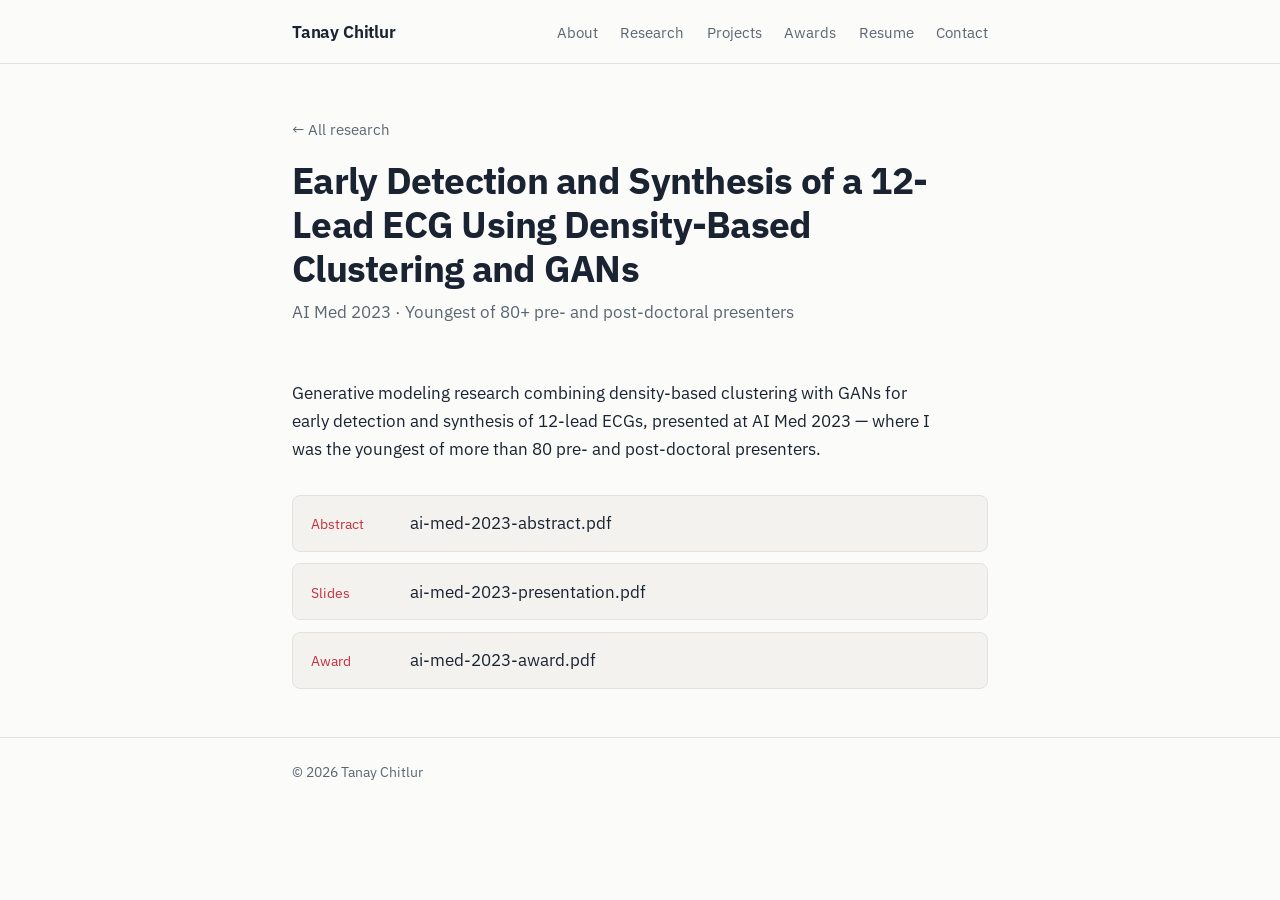
==== commit f64571a4: "Split research and projects, add three 2026 hackathon projects - New Projects section with timeline " ====
--- a/projects/ai-med-2023.html
+++ b/projects/ai-med-2023.html
@@ -12,7 +12,7 @@
 <link rel="preconnect" href="https://fonts.googleapis.com">
 <link rel="preconnect" href="https://fonts.gstatic.com" crossorigin>
 <link href="https://fonts.googleapis.com/css2?family=IBM+Plex+Sans:wght@400;600;650;700&display=swap" rel="stylesheet">
-<link rel="stylesheet" href="../css/style.css">
+<link rel="stylesheet" href="../css/style.css?v=7">
 </head>
 <body>
 
@@ -22,6 +22,7 @@
     <nav class="main">
       <a href="../index.html#about">About</a>
       <a href="../index.html#research">Research</a>
+      <a href="../index.html#projects">Projects</a>
       <a href="../index.html#awards">Awards</a>
       <a href="../files/tanay-chitlur-resume.pdf">Resume</a>
       <a href="../index.html#contact">Contact</a>
--- a/css/style.css
+++ b/css/style.css
@@ -70,22 +70,6 @@
   color: var(--muted);
   max-width: 38rem;
   margin: 1.4rem 0 0;
-}
-.trace { display: block; margin-top: 1rem; width: min(26rem, 100%); height: 44px; }
-.trace path {
-  fill: none;
-  stroke: var(--crimson);
-  stroke-width: 2.5;
-  stroke-linecap: round;
-  stroke-linejoin: round;
-}
-@media (prefers-reduced-motion: no-preference) {
-  .trace path {
-    stroke-dasharray: 620;
-    stroke-dashoffset: 620;
-    animation: draw 1.6s ease-out 0.2s forwards;
-  }
-  @keyframes draw { to { stroke-dashoffset: 0; } }
 }
 
 /* Sections */
@@ -324,3 +308,17 @@
   .pub-links { gap: 0.4rem 1.2rem; }
   .project-head { padding-top: 2.2rem; }
 }
+
+/* --- v6: clickable-title affordance --- */
+a.pub-title {
+  text-decoration: underline;
+  text-decoration-color: #c3bdb2;
+  text-decoration-thickness: 1.5px;
+  text-underline-offset: 5px;
+}
+a.pub-title:hover { text-decoration-color: var(--crimson); }
+
+/* --- v7: projects section + hero without trace --- */
+.hero h1 { margin-bottom: 0; }
+.update-bar a { text-decoration-color: #e6b9bd; }
+.update-bar a:hover { text-decoration-color: var(--crimson); }
